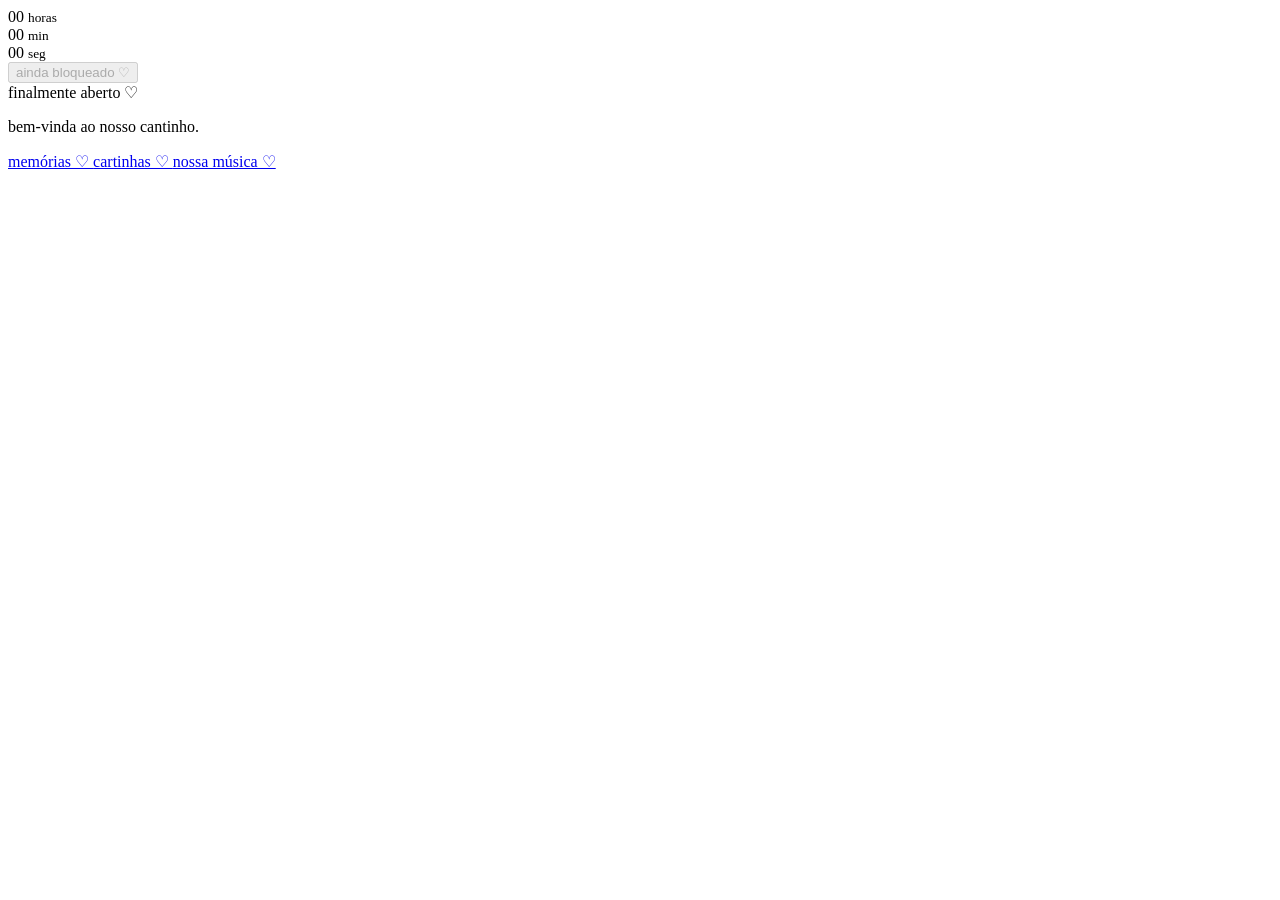
==== index.html @ 4ed2c2f5 "Add files via upload" ====
<!DOCTYPE html>
<html lang="pt-BR">

<head>

  <meta charset="UTF-8">

  <meta name="viewport" content="width=device-width, initial-scale=1.0">

  <title>Primeiro mês de namoro</title>

<link rel="stylesheet" href="assets/files/css/style.css">
<link rel="stylesheet" href="assets/files/css/fades.css">

  <link rel="preconnect" href="https://fonts.googleapis.com">

  <link rel="preconnect" href="https://fonts.gstatic.com" crossorigin>

  <link rel="icon" href="favicon.ico">

  <link href="https://fonts.googleapis.com/css2?family=Caveat:wght@400;700&family=Patrick+Hand&display=swap" rel="stylesheet">

</head>

<body class="loading-page">

  <div class="background-blur"></div>


  <div class="loader-container">

    <div class="paper-card">
  

      <div id="countdown">

        <div class="time-box">

          <span id="hours">
            00
          </span>

          <small>
            horas
          </small>

        </div>

        <div class="time-box">

          <span id="minutes">
            00
          </span>

          <small>
            min
          </small>

        </div>

        <div class="time-box">

          <span id="seconds">
            00
          </span>

          <small>
            seg
          </small>

        </div>

      </div>





      <button
        id="enterButton"
        disabled
      >
        ainda bloqueado ♡
      </button>

    </div>

  </div>

<main>

  <section class="hero">

    <div class="hero-card">

      <span class="mini">
        finalmente aberto ♡
      </span>

      <p>
        bem-vinda ao nosso cantinho.
      </p>


      <div class="pages">

        <a href="pages/memories.html" class="page-btn">
          memórias ♡
        </a>

        <a href="letters.html" class="page-btn">
          cartinhas ♡
        </a>

        <a href="music.html" class="page-btn">
          nossa música ♡
        </a>

      </div>

    </div>

  </section>
<audio
  id="unlockAudio"
  preload="auto"
>
  <source
    src="assets/music/music.mp3"
    type="audio/mpeg"
  >
</audio>


</main>

  <script src="assets/files/js/timer.js"></script>


</body>
</html>
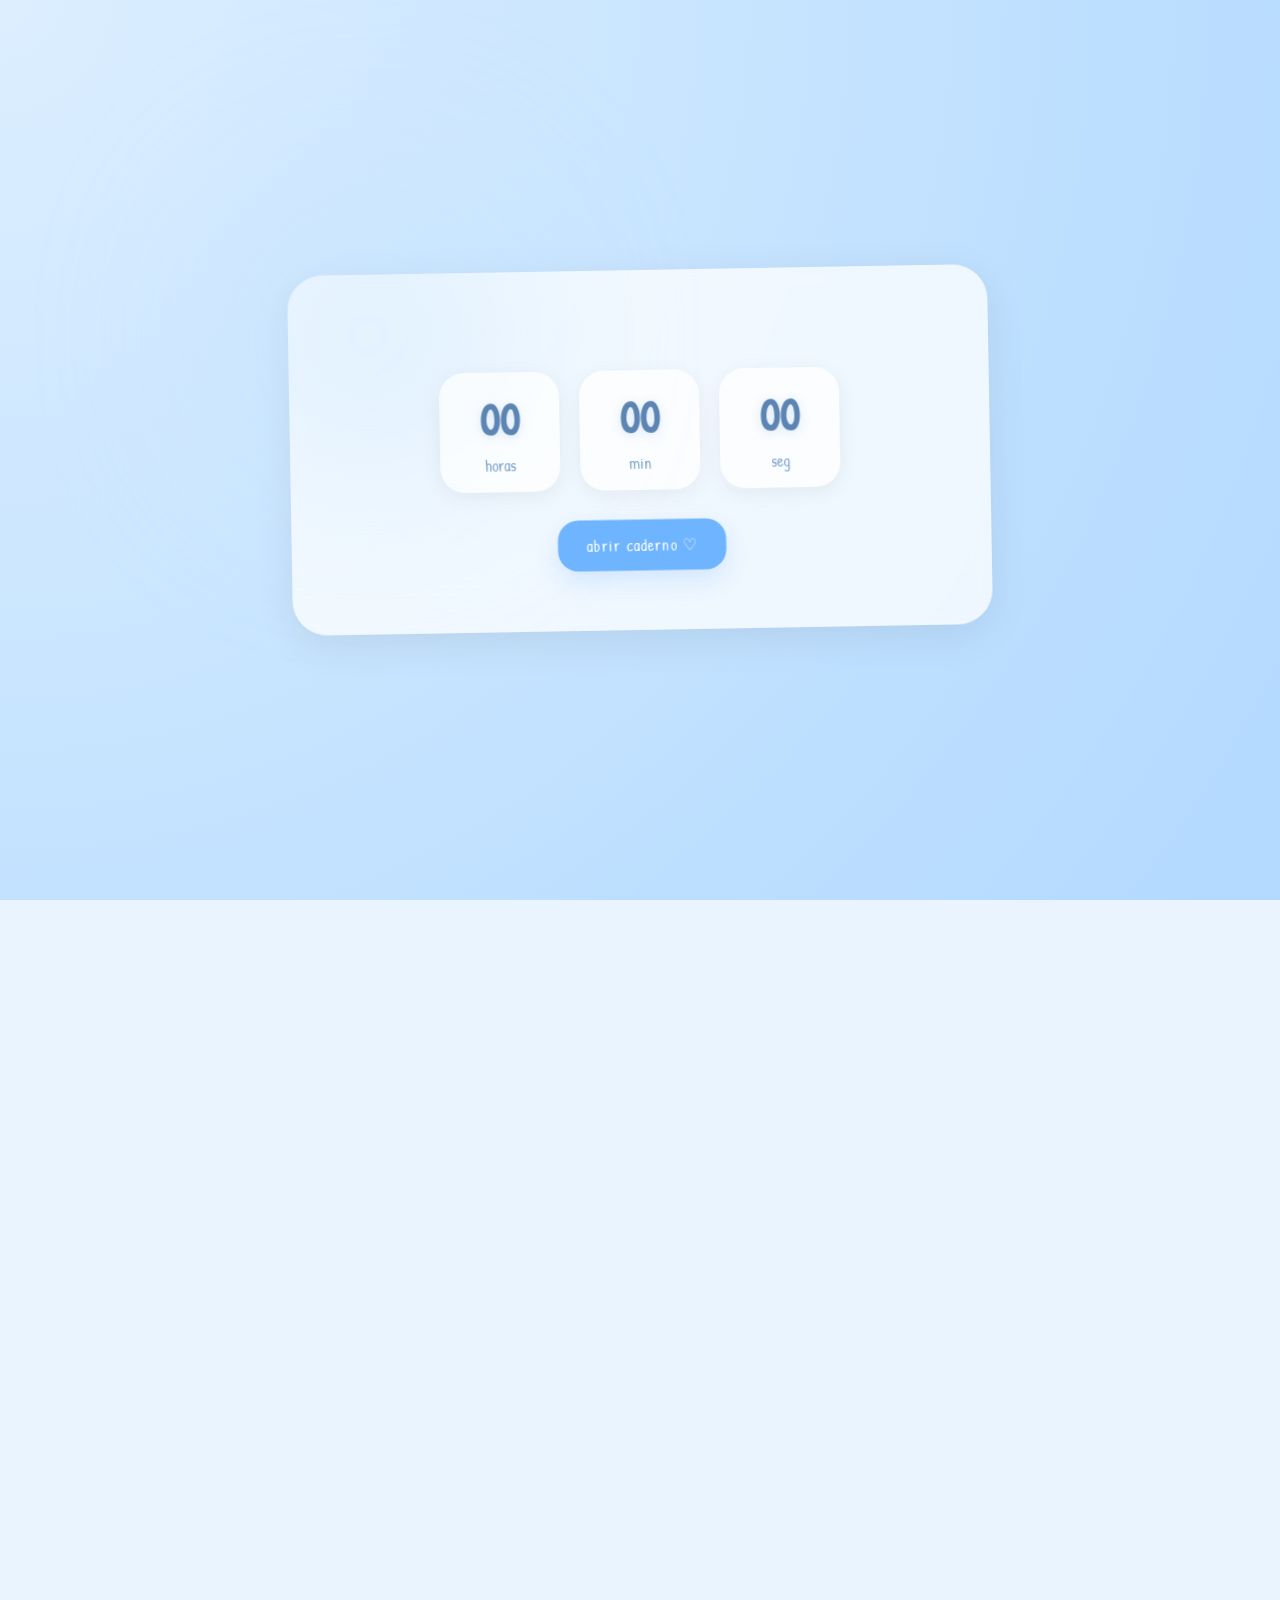
==== commit 17648ec8: "Update index.html" ====
--- a/index.html
+++ b/index.html
@@ -1,5 +1,3 @@
-
-
 <!DOCTYPE html>
 <html lang="pt-BR">
 
@@ -7,32 +5,65 @@
 
   <meta charset="UTF-8">
 
-  <meta name="viewport" content="width=device-width, initial-scale=1.0">
+  <meta
+    name="viewport"
+    content="width=device-width, initial-scale=1.0"
+  >
 
-  <title>Primeiro mês de namoro</title>
+  <title>
+    Primeiro mês de namoro
+  </title>
 
-<link rel="stylesheet" href="assets/files/css/style.css">
-<link rel="stylesheet" href="assets/files/css/fades.css">
 
-  <link rel="preconnect" href="https://fonts.googleapis.com">
 
-  <link rel="preconnect" href="https://fonts.gstatic.com" crossorigin>
+  <link
+    rel="stylesheet"
+    href="./assets/files/css/style.css"
+  >
 
-  <link rel="icon" href="favicon.ico">
+  <link
+    rel="stylesheet"
+    href="./assets/files/css/fades.css"
+  >
 
-  <link href="https://fonts.googleapis.com/css2?family=Caveat:wght@400;700&family=Patrick+Hand&display=swap" rel="stylesheet">
+
+
+  <link
+    rel="preconnect"
+    href="https://fonts.googleapis.com"
+  >
+
+  <link
+    rel="preconnect"
+    href="https://fonts.gstatic.com"
+    crossorigin
+  >
+
+  <link
+    rel="icon"
+    href="./favicon.ico"
+  >
+
+  <link
+    href="https://fonts.googleapis.com/css2?family=Caveat:wght@400;700&family=Patrick+Hand&display=swap"
+    rel="stylesheet"
+  >
 
 </head>
 
 <body class="loading-page">
 
+ 
+
   <div class="background-blur"></div>
+
 
 
   <div class="loader-container">
 
     <div class="paper-card">
-  
+
+
 
       <div id="countdown">
 
@@ -76,8 +107,6 @@
 
 
 
-
-
       <button
         id="enterButton"
         disabled
@@ -89,55 +118,72 @@
 
   </div>
 
-<main>
-
-  <section class="hero">
-
-    <div class="hero-card">
-
-      <span class="mini">
-        finalmente aberto ♡
-      </span>
-
-      <p>
-        bem-vinda ao nosso cantinho.
-      </p>
 
 
-      <div class="pages">
+  <main>
 
-        <a href="pages/memories.html" class="page-btn">
-          memórias ♡
-        </a>
+    <section class="hero">
 
-        <a href="letters.html" class="page-btn">
-          cartinhas ♡
-        </a>
+      <div class="hero-card">
 
-        <a href="music.html" class="page-btn">
-          nossa música ♡
-        </a>
+        <span class="mini">
+          finalmente aberto ♡
+        </span>
+
+        <p>
+          bem-vinda ao nosso cantinho.
+        </p>
+
+      
+
+        <div class="pages">
+
+          <a
+            href="./pages/memories.html"
+            class="page-btn"
+          >
+            memórias ♡
+          </a>
+
+          <a
+            href="./letters.html"
+            class="page-btn"
+          >
+            cartinhas ♡
+          </a>
+
+          <a
+            href="./music.html"
+            class="page-btn"
+          >
+            nossa música ♡
+          </a>
+
+        </div>
 
       </div>
 
-    </div>
-
-  </section>
-<audio
-  id="unlockAudio"
-  preload="auto"
->
-  <source
-    src="assets/music/music.mp3"
-    type="audio/mpeg"
-  >
-</audio>
+    </section>
 
 
-</main>
 
-  <script src="assets/files/js/timer.js"></script>
+    <audio
+      id="unlockAudio"
+      preload="auto"
+      playsinline
+    >
+
+      <source
+        src="./assets/music/music.mp3"
+        type="audio/mpeg"
+      >
+
+    </audio>
+
+  </main>
 
 
+  <script src="./assets/files/js/timer.js"></script>
+
 </body>
-</html>+</html>
--- a/assets/files/css/style.css
+++ b/assets/files/css/style.css
@@ -0,0 +1,659 @@
+/* style.css */
+
+*{
+  margin:0;
+  padding:0;
+  box-sizing:border-box;
+}
+
+body{
+
+  font-family:'Patrick Hand', cursive;
+
+  background:#eaf4ff;
+
+  overflow:hidden;
+
+  color:#4a607c;
+}
+
+
+
+.background-blur{
+
+  position:fixed;
+
+  inset:0;
+
+  background:
+
+  radial-gradient(
+    circle at top left,
+    #dceeff 0%,
+    #cde7ff 35%,
+    #bddfff 70%,
+    #b3d9ff 100%
+  );
+
+  z-index:-1;
+}
+
+
+.loader-container{
+
+  width:100%;
+
+  height:100vh;
+
+  display:flex;
+
+  justify-content:center;
+
+  align-items:center;
+
+  padding:20px;
+}
+
+
+
+.paper-card{
+
+  width:700px;
+
+  max-width:100%;
+
+  background:
+  rgba(255,255,255,0.75);
+
+  backdrop-filter:blur(10px);
+
+  border-radius:35px;
+
+  padding:60px;
+
+  text-align:center;
+
+  box-shadow:
+  0 10px 40px rgba(0,0,0,0.08);
+
+  transform:rotate(-1deg);
+
+  position:relative;
+}
+
+
+
+.small-text{
+
+  color:#7da3ca;
+
+  letter-spacing:3px;
+
+  font-size:1rem;
+}
+
+.paper-card h1{
+
+  font-size:5rem;
+
+  color:#5c82b0;
+
+  margin-top:10px;
+
+  font-family:'Caveat', cursive;
+}
+
+.description{
+
+  margin-top:10px;
+
+  font-size:1.3rem;
+}
+
+
+
+#countdown{
+
+  display:flex;
+
+  justify-content:center;
+
+  gap:20px;
+
+  flex-wrap:wrap;
+
+  margin-top:40px;
+}
+
+.time-box{
+
+  width:120px;
+
+  height:120px;
+
+  background:
+  rgba(255,255,255,0.7);
+
+  border-radius:25px;
+
+  display:flex;
+
+  flex-direction:column;
+
+  justify-content:center;
+
+  align-items:center;
+
+  box-shadow:
+  0 5px 20px rgba(0,0,0,0.06);
+}
+
+.time-box span{
+
+  font-size:2.8rem;
+
+  color:#5d85b4;
+
+  font-weight:bold;
+}
+
+.time-box small{
+
+  color:#7da3ca;
+
+  font-size:1rem;
+
+  margin-top:5px;
+}
+
+
+.progress-bar{
+
+  width:100%;
+
+  height:14px;
+
+  background:#d8e9fb;
+
+  border-radius:20px;
+
+  overflow:hidden;
+
+  margin-top:45px;
+}
+
+
+
+
+
+.bottom-text{
+
+  margin-top:30px;
+
+  color:#89a9c9;
+
+  font-size:1rem;
+}
+
+
+@media(max-width:768px){
+
+  .paper-card{
+
+    padding:35px;
+  }
+
+  .paper-card h1{
+
+    font-size:3.8rem;
+  }
+
+  .time-box{
+
+    width:90px;
+    height:90px;
+  }
+
+  .time-box span{
+
+    font-size:2rem;
+  }
+
+}
+
+
+
+main{
+  opacity:0;
+  transition:2s ease;
+}
+
+
+
+.site-visible main{
+  opacity:1;
+}
+
+
+
+
+#enterButton{
+
+  margin-top:30px;
+
+  border:none;
+
+  background:#9ecfff;
+
+  color:white;
+
+  padding:14px 28px;
+
+  border-radius:20px;
+
+  font-size:1rem;
+
+  cursor:not-allowed;
+
+  transition:0.4s ease;
+
+  font-family:'Patrick Hand', cursive;
+}
+
+
+#enterButton.active{
+
+  background:#6fb4ff;
+
+  cursor:pointer;
+
+  transform:scale(1.02);
+}
+
+#enterButton.active:hover{
+
+  transform:scale(1.06);
+}
+
+
+main{
+
+  opacity:0;
+
+  transition:2s ease;
+}
+
+
+.site-visible main{
+
+  opacity:1;
+}
+
+
+
+
+
+.paper-card::before{
+
+  content:"";
+
+  position:absolute;
+
+  inset:0;
+
+  border-radius:35px;
+
+  background:
+
+  repeating-linear-gradient(
+
+    0deg,
+
+    rgba(0,0,0,0.012),
+    rgba(0,0,0,0.012) 1px,
+
+    transparent 1px,
+    transparent 4px
+
+  );
+
+  pointer-events:none;
+
+  opacity:0.5;
+}
+
+
+.paper-card::after{
+
+  content:"";
+
+  position:absolute;
+
+  width:320px;
+  height:320px;
+
+  background:#bfe1ff;
+
+  border-radius:50%;
+
+  filter:blur(90px);
+
+  opacity:0.35;
+
+  top:-100px;
+  left:-80px;
+
+  z-index:-1;
+
+  animation:
+  glowMove 8s ease-in-out infinite alternate;
+}
+
+
+
+.paper-card{
+
+  animation:
+  floating 6s ease-in-out infinite;
+}
+
+
+
+.time-box{
+
+  transition:
+  transform 0.35s ease,
+  box-shadow 0.35s ease;
+}
+
+.time-box:hover{
+
+  transform:
+  translateY(-6px)
+  scale(1.03);
+
+  box-shadow:
+  0 15px 35px rgba(0,0,0,0.08);
+}
+
+
+.time-box span{
+
+  text-shadow:
+  0 2px 10px rgba(120,170,220,0.25);
+}
+
+
+
+#enterButton{
+
+  box-shadow:
+  0 10px 25px rgba(120,180,255,0.25);
+
+  letter-spacing:1px;
+}
+
+#enterButton.active:hover{
+
+  transform:
+  translateY(-2px)
+  scale(1.06);
+
+  box-shadow:
+  0 15px 35px rgba(120,180,255,0.35);
+}
+
+
+.hero{
+
+  width:100%;
+
+  min-height:100vh;
+
+  display:flex;
+
+  justify-content:center;
+
+  align-items:center;
+
+  padding:40px;
+}
+
+.hero-card{
+
+  width:750px;
+
+  max-width:100%;
+
+  background:
+  rgba(255,255,255,0.72);
+
+  backdrop-filter:blur(12px);
+
+  border-radius:40px;
+
+  padding:70px;
+
+  text-align:center;
+
+  box-shadow:
+  0 15px 50px rgba(0,0,0,0.08);
+
+  position:relative;
+
+  animation:
+  floating 7s ease-in-out infinite;
+}
+
+
+.mini{
+
+  color:#8ab1d8;
+
+  letter-spacing:3px;
+
+  text-transform:uppercase;
+
+  font-size:0.9rem;
+}
+
+
+
+.hero-card h1{
+
+  font-family:'Caveat', cursive;
+
+  font-size:5rem;
+
+  margin-top:15px;
+
+  color:#5d84b1;
+}
+
+
+.hero-card p{
+
+  margin-top:15px;
+
+  font-size:1.4rem;
+
+  color:#6d89a9;
+}
+
+
+
+@keyframes floating{
+
+  0%{
+
+    transform:
+    translateY(0px)
+    rotate(-1deg);
+
+  }
+
+  50%{
+
+    transform:
+    translateY(-8px)
+    rotate(-1deg);
+
+  }
+
+  100%{
+
+    transform:
+    translateY(0px)
+    rotate(-1deg);
+
+  }
+
+}
+
+
+
+@keyframes glowMove{
+
+  0%{
+
+    transform:
+    translateX(0px)
+    translateY(0px);
+
+  }
+
+  100%{
+
+    transform:
+    translateX(60px)
+    translateY(40px);
+
+  }
+
+}
+
+
+
+@media(max-width:768px){
+
+  .hero-card{
+
+    padding:40px;
+  }
+
+  .hero-card h1{
+
+    font-size:3.7rem;
+  }
+
+  .hero-card p{
+
+    font-size:1.1rem;
+  }
+
+}
+
+
+
+
+@keyframes initialFade{
+
+  from{
+
+    opacity:0;
+  }
+
+  to{
+
+    opacity:1;
+  }
+
+}
+
+
+
+@keyframes initialCard{
+
+  0%{
+
+    opacity:0;
+
+    transform:
+    translateY(40px)
+    scale(0.92)
+    rotate(-1deg);
+
+    filter:
+    blur(10px);
+
+  }
+
+  100%{
+
+    opacity:1;
+
+    transform:
+    translateY(0px)
+    scale(1)
+    rotate(-1deg);
+
+    filter:
+    blur(0px);
+
+  }
+
+}
+
+
+
+.pages{
+
+  display:flex;
+
+  justify-content:center;
+
+  gap:20px;
+
+  flex-wrap:wrap;
+
+  margin-top:40px;
+}
+
+
+
+.page-btn{
+
+  text-decoration:none;
+
+  color:white;
+
+  background:#8fc7ff;
+
+  padding:16px 28px;
+
+  border-radius:22px;
+
+  font-size:1.1rem;
+
+  transition:
+  transform 0.35s ease,
+  box-shadow 0.35s ease,
+  background 0.35s ease;
+
+  box-shadow:
+  0 10px 25px rgba(120,180,255,0.22);
+}
+
+
+
+.page-btn:hover{
+
+  background:#79bbff;
+
+  transform:
+  translateY(-4px)
+  scale(1.04);
+
+  box-shadow:
+  0 18px 40px rgba(120,180,255,0.30);
+}
--- a/assets/files/css/fades.css
+++ b/assets/files/css/fades.css
@@ -0,0 +1,82 @@
+/* fades.css */
+
+
+.fade-out{
+
+  opacity:0;
+
+  visibility:hidden;
+
+  transition:
+  opacity 1.5s ease,
+  visibility 1.5s ease;
+
+}
+
+
+
+.loader-container{
+
+  animation:
+  initialFade 1.8s ease;
+}
+
+.paper-card{
+
+  animation:
+  initialCard 1.6s ease,
+  floating 6s ease-in-out infinite;
+
+  animation-delay:
+  0s,
+  1.6s;
+}
+
+
+
+@keyframes initialFade{
+
+  from{
+
+    opacity:0;
+  }
+
+  to{
+
+    opacity:1;
+  }
+
+}
+
+
+@keyframes initialCard{
+
+  0%{
+
+    opacity:0;
+
+    transform:
+    translateY(40px)
+    scale(0.92)
+    rotate(-1deg);
+
+    filter:
+    blur(10px);
+
+  }
+
+  100%{
+
+    opacity:1;
+
+    transform:
+    translateY(0px)
+    scale(1)
+    rotate(-1deg);
+
+    filter:
+    blur(0px);
+
+  }
+
+}
